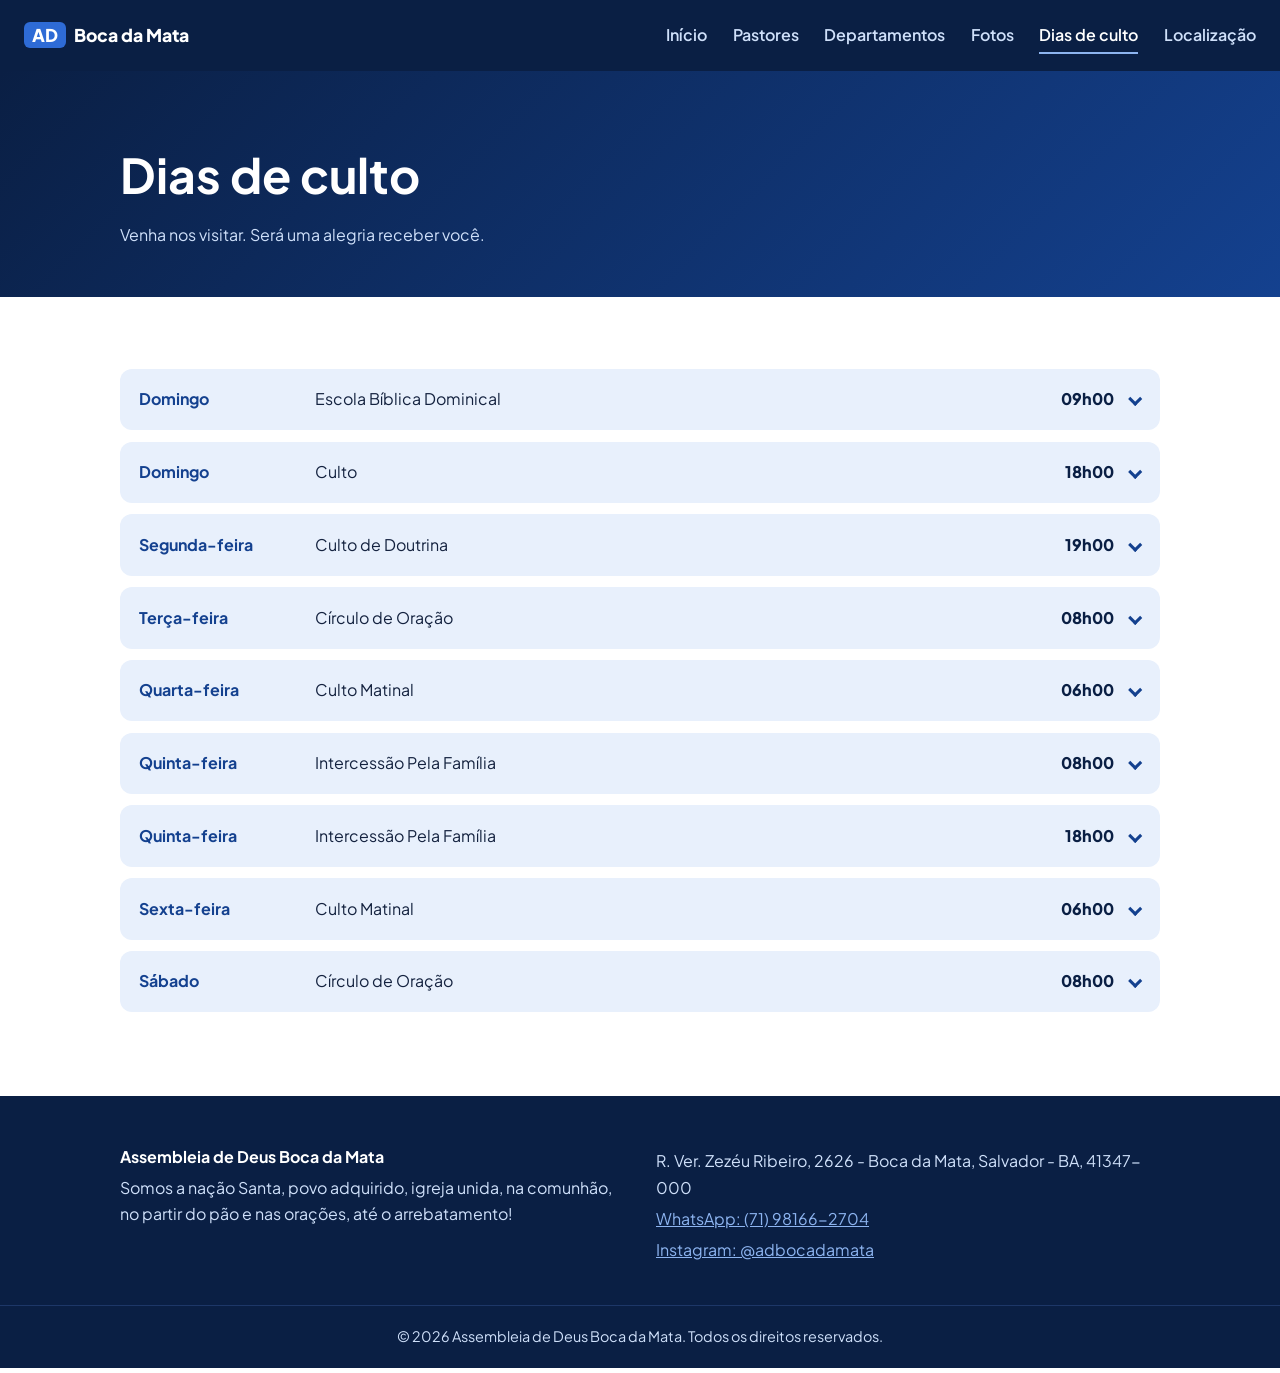
==== cultos.html @ b4c51447 "Atualizando o site da igreja" ====
<!DOCTYPE html>
<html lang="pt-BR">
<head>
  <meta charset="UTF-8">
  <meta name="viewport" content="width=device-width, initial-scale=1">
  <meta name="theme-color" content="#0A1F44">
  <title>Dias de culto | Assembleia de Deus Boca da Mata</title>
  <meta name="description" content="Site oficial da Assembleia de Deus Boca da Mata: dias de culto, localização, fotos e pastores.">
  <link rel="preconnect" href="https://fonts.googleapis.com">
  <link rel="preconnect" href="https://fonts.gstatic.com" crossorigin>
  <link href="https://fonts.googleapis.com/css2?family=Plus+Jakarta+Sans:wght@400;600;800&display=swap" rel="stylesheet">
  <link rel="stylesheet" href="style.css">
</head>
<body>
<a class="pular" href="#conteudo">Pular para o conteúdo</a>
<header class="topo" id="topo">
  <a class="marca" href="index.html"><span>AD</span> Boca da Mata</a>
  <button class="menu-btn" aria-label="Abrir menu" aria-expanded="false"><i></i><i></i><i></i></button>
  <nav class="menu" id="menu"><a href="index.html">Início</a><a href="pastores.html">Pastores</a><a href="departamentos.html">Departamentos</a><a href="fotos.html">Fotos</a><a href="cultos.html" class="ativo">Dias de culto</a><a href="localizacao.html">Localização</a></nav>
</header>
<main id="conteudo">
  <section class="cabeca"><div class="miolo"><h1 class="rev">Dias de culto</h1><p class="rev">Venha nos visitar. Será uma alegria receber você.</p></div></section><section class="miolo bloco"><ul class="agenda">

  <li class="rev culto">
    <button class="culto-btn" id="btn-c1" aria-expanded="false" aria-controls="c1"><b>Domingo</b><span>Escola Bíblica Dominical</span><em>09h00</em><i class="seta" aria-hidden="true"></i></button>
    <div class="culto-painel" id="c1" role="region" aria-labelledby="btn-c1"><div class="culto-conteudo"><p>A EBD é o momento em que a igreja para, abre a Bíblia e estuda a Palavra de Deus junto. Os membros são divididos em classes (crianças, jovens, adultos, casais, novos convertidos), cada uma com um professor, e o estudo costuma seguir uma revista de lições. O propósito é ensinar a Bíblia com profundidade, fortalecer a fé e a doutrina, e promover comunhão. Todos são bem-vindos, inclusive visitantes.</p></div></div>
  </li>

  <li class="rev culto">
    <button class="culto-btn" id="btn-c2" aria-expanded="false" aria-controls="c2"><b>Domingo</b><span>Culto</span><em>18h00</em><i class="seta" aria-hidden="true"></i></button>
    <div class="culto-painel" id="c2" role="region" aria-labelledby="btn-c2"><div class="culto-conteudo"><p>O culto de domingo à noite é o grande encontro da igreja para começar a semana na presença de Deus. Costuma ser um culto com louvores, orações, leitura bíblica, ofertório e uma mensagem da Palavra, geralmente pregada pelo pastor ou por um convidado. Muitas vezes há também momentos especiais, como cânticos do grupo de louvor, apresentação de testemunhos e apelo para quem deseja aceitar a Jesus ou receber oração. O propósito é adorar a Deus em comunhão, ouvir a Palavra e sair fortalecido para começar a nova semana. É um culto aberto a todos, inclusive visitantes e amigos que ainda não frequentam a igreja.</p></div></div>
  </li>

  <li class="rev culto">
    <button class="culto-btn" id="btn-c3" aria-expanded="false" aria-controls="c3"><b>Segunda-feira</b><span>Culto de Doutrina</span><em>19h00</em><i class="seta" aria-hidden="true"></i></button>
    <div class="culto-painel" id="c3" role="region" aria-labelledby="btn-c3"><div class="culto-conteudo"><p>O culto de doutrina é o momento da semana dedicado a ensinar com profundidade aquilo em que a igreja crê. Na Assembleia de Deus, ele costuma ter um clima mais voltado ao estudo: após o louvor e a oração, o pastor ou um ministro abre a Bíblia e explica temas como salvação, batismo, santificação, a pessoa de Cristo, o Espírito Santo, a vida cristã e os costumes da igreja. É um culto que ajuda a firmar os irmãos na fé, esclarecer dúvidas e proteger o povo de ensinos errados. Pode participar qualquer pessoa, e é especialmente bom para novos convertidos e para quem quer entender melhor a fé cristã.</p></div></div>
  </li>

  <li class="rev culto">
    <button class="culto-btn" id="btn-c4" aria-expanded="false" aria-controls="c4"><b>Terça-feira</b><span>Círculo de Oração</span><em>08h00</em><i class="seta" aria-hidden="true"></i></button>
    <div class="culto-painel" id="c4" role="region" aria-labelledby="btn-c4"><div class="culto-conteudo"><p>O círculo de oração é um encontro voltado para todos os membros da igreja. Nele, os irmãos se reúnem para orar juntos, cantar louvores, ler a Bíblia e compartilhar pedidos e testemunhos. Muitas vezes há uma palavra de exortação e um tempo de oração pelas famílias, pelos enfermos, pelos filhos, pelo pastor e pela igreja. É um momento de comunhão, cuidado e fortalecimento espiritual entre os irmãos. Em geral é voltado às senhoras, mas a igreja acolhe visitantes que queiram participar.</p></div></div>
  </li>

  <li class="rev culto">
    <button class="culto-btn" id="btn-c5" aria-expanded="false" aria-controls="c5"><b>Quarta-feira</b><span>Culto Matinal</span><em>06h00</em><i class="seta" aria-hidden="true"></i></button>
    <div class="culto-painel" id="c5" role="region" aria-labelledby="btn-c5"><div class="culto-conteudo"><p>O culto matinal é um momento de começar o dia na presença de Deus, no meio da semana. Costuma ser mais simples e acolhedor, com louvor, oração, leitura da Bíblia e uma mensagem curta da Palavra, conduzida pelo pastor, por um ministro ou por um obreiro. É um tempo de renovar as forças, entregar o dia ao Senhor e receber ânimo para os desafios da rotina. Por acontecer pela manhã, muitas vezes reúne quem tem disponibilidade nesse horário, como donas de casa, idosos, aposentados e quem trabalha em turnos diferentes, mas é aberto a todos.</p></div></div>
  </li>

  <li class="rev culto">
    <button class="culto-btn" id="btn-c6" aria-expanded="false" aria-controls="c6"><b>Quinta-feira</b><span>Intercessão Pela Família</span><em>08h00</em><i class="seta" aria-hidden="true"></i></button>
    <div class="culto-painel" id="c6" role="region" aria-labelledby="btn-c6"><div class="culto-conteudo"><p>A intercessão pela família é um tempo reservado para orar de forma intencional pelos lares, pelos casamentos, pelos filhos e por todos os parentes dos irmãos e da comunidade. Na Assembleia de Deus, esse culto costuma ter um clima de clamor e dedicação: após o louvor e uma breve leitura bíblica, a igreja se une em oração, apresentando a Deus pedidos por salvação de familiares, restauração de relacionamentos, proteção, saúde e sustento. Muitas vezes há também espaço para compartilhar pedidos e testemunhos de vidas que foram transformadas pela oração. Por acontecer pela manhã, é um momento de entregar a família nas mãos de Deus logo no início do dia. É aberto a todos que desejam orar por seus entes queridos.</p></div></div>
  </li>

  <li class="rev culto">
    <button class="culto-btn" id="btn-c7" aria-expanded="false" aria-controls="c7"><b>Quinta-feira</b><span>Intercessão Pela Família</span><em>18h00</em><i class="seta" aria-hidden="true"></i></button>
    <div class="culto-painel" id="c7" role="region" aria-labelledby="btn-c7"><div class="culto-conteudo"><p>A intercessão pela família à noite tem o mesmo propósito do culto da manhã: orar pelos lares, casamentos, filhos e parentes. A diferença é que, por acontecer após o horário de trabalho e dos estudos, ele reúne quem não consegue participar durante o dia, como pais, jovens e famílias inteiras. O clima costuma ser de clamor e união, com louvor, leitura bíblica, uma palavra do pastor ou de um obreiro e um tempo prolongado de oração, apresentando a Deus pedidos por salvação, restauração, proteção e sustento dos lares. É um momento de encerrar o dia entregando a família nas mãos do Senhor, aberto a todos que desejam orar por seus entes queridos.</p></div></div>
  </li>

  <li class="rev culto">
    <button class="culto-btn" id="btn-c8" aria-expanded="false" aria-controls="c8"><b>Sexta-feira</b><span>Culto Matinal</span><em>06h00</em><i class="seta" aria-hidden="true"></i></button>
    <div class="culto-painel" id="c8" role="region" aria-labelledby="btn-c8"><div class="culto-conteudo"><p>O culto matinal de sexta-feira é um momento de encerrar a semana de trabalho buscando a presença de Deus logo cedo. Com louvor, oração, leitura bíblica e uma mensagem da Palavra, ele ajuda a agradecer pelo que foi vivido nos últimos dias e a entregar o fim de semana nas mãos do Senhor. O clima costuma ser simples e acolhedor, conduzido pelo pastor, por um ministro ou por um obreiro. Por ser pela manhã, reúne principalmente quem tem disponibilidade nesse horário, mas é aberto a todos que desejam começar o dia com Deus.</p></div></div>
  </li>

  <li class="rev culto">
    <button class="culto-btn" id="btn-c9" aria-expanded="false" aria-controls="c9"><b>Sábado</b><span>Círculo de Oração</span><em>08h00</em><i class="seta" aria-hidden="true"></i></button>
    <div class="culto-painel" id="c9" role="region" aria-labelledby="btn-c9"><div class="culto-conteudo"><p>O círculo de oração de sábado é um encontro de oração e comunhão. Os irmãos se reúnem para cantar louvores, ler a Bíblia, compartilhar pedidos e testemunhos e orar juntas pelas famílias, pelos enfermos, pelos filhos, pelo pastor e pela igreja. Por acontecer no sábado, é um momento de fechar a semana apresentando a Deus tudo o que foi vivido e de se preparar espiritualmente para o domingo, dia de culto. É um tempo de cuidado, amizade e fortalecimento da fé entre os irmãos, e a igreja acolhe visitantes que queiram participar.</p></div></div>
  </li>

</ul></section>
</main>
<footer class="rodape">
  <div class="rodape-in">
    <div><strong>Assembleia de Deus Boca da Mata</strong><p>Somos a nação Santa, povo adquirido, igreja unida, na comunhão, no partir do pão e nas orações, até o arrebatamento!</p></div>
    <div><p>R. Ver. Zezéu Ribeiro, 2626 - Boca da Mata, Salvador - BA, 41347-000</p><p><a href="https://wa.me/5571981662704">WhatsApp: (71) 98166-2704</a></p><p><a href="https://www.instagram.com/adbocadamata" target="_blank" rel="noopener">Instagram: @adbocadamata</a></p></div>
  </div>
  <p class="copy">© <span id="ano"></span> Assembleia de Deus Boca da Mata. Todos os direitos reservados.</p>
</footer>
<script src="script.js"></script>
</body>
</html>
---- style.css ----
:root{
  --marinho:#0A1F44; --royal:#14418F; --azul:#2E6BD6; --claro:#8DB4F0; --gelo:#E8F0FC; --branco:#fff; --texto:#14223F;
  --fonte:'Plus Jakarta Sans',system-ui,sans-serif;
}
*{box-sizing:border-box}
html{scroll-behavior:smooth}
body{margin:0;font-family:var(--fonte);color:var(--texto);background:var(--branco);line-height:1.65}
img{max-width:100%;display:block}
a{color:var(--azul)}
:focus-visible{outline:3px solid var(--claro);outline-offset:3px}
.pular{position:absolute;left:-999px;background:#fff;padding:.5rem 1rem}
.pular:focus{left:0;z-index:99}
.miolo{max-width:68rem;margin:0 auto;padding-left:1.5rem;padding-right:1.5rem}

/* Topo */
.topo{position:sticky;top:0;z-index:20;display:flex;justify-content:space-between;align-items:center;padding:1.1rem 1.5rem;background:var(--marinho);transition:padding .3s,box-shadow .3s}
.topo.pequeno{padding:.55rem 1.5rem;box-shadow:0 4px 18px rgba(0,0,0,.3)}
.marca{color:#fff;text-decoration:none;font-weight:800;font-size:1.1rem}
.marca span{background:var(--azul);padding:.15rem .5rem;border-radius:6px;margin-right:.3rem}
.menu{display:flex;gap:1.6rem}
.menu a{color:#CFE0FA;text-decoration:none;font-weight:600;position:relative;padding:.3rem 0}
.menu a::after{content:"";position:absolute;left:0;bottom:0;height:2px;width:0;background:var(--claro);transition:width .3s}
.menu a:hover::after,.menu a.ativo::after{width:100%}
.menu a:hover,.menu a.ativo{color:#fff}
.menu-btn{display:none;background:none;border:0;cursor:pointer;padding:.4rem}
.menu-btn i{display:block;width:26px;height:3px;background:#fff;margin:5px 0;transition:transform .3s,opacity .3s}
.menu-btn[aria-expanded=true] i:nth-child(1){transform:translateY(8px) rotate(45deg)}
.menu-btn[aria-expanded=true] i:nth-child(2){opacity:0}
.menu-btn[aria-expanded=true] i:nth-child(3){transform:translateY(-8px) rotate(-45deg)}

/* Foto (com fundo azul caso a imagem não exista) */
.foto{margin:0;border-radius:18px;overflow:hidden;background:linear-gradient(135deg,var(--royal),var(--azul));min-height:14rem}
.foto img{width:100%;height:100%;object-fit:cover;transition:transform .6s}
a:hover>.foto img{transform:scale(1.06)}

/* Hero */
.hero{display:grid;grid-template-columns:1.1fr 1fr;gap:3rem;align-items:center;padding:4.5rem max(1.5rem,calc((100% - 68rem)/2));background:radial-gradient(circle at 80% 20%,var(--royal),var(--marinho) 70%);color:#fff}
.hero h1{font-size:clamp(2.1rem,5vw,3.6rem);line-height:1.1;margin:.5rem 0 1rem;font-weight:800}
.hero-txt>*{animation:entra .8s both}
.hero-txt>:nth-child(2){animation-delay:.12s}.hero-txt>:nth-child(3){animation-delay:.24s}.hero-txt>:nth-child(4){animation-delay:.36s}
.hero-foto{aspect-ratio:4/3;animation:entra .9s .2s both}
@keyframes entra{from{opacity:0;transform:translateY(24px)}to{opacity:1;transform:none}}
.peq{font-size:.9rem;font-weight:600;color:var(--claro);margin:0}
.peq.azul{color:var(--azul)}
.botoes{display:flex;gap:1rem;flex-wrap:wrap;margin-top:1.5rem}
.btn{display:inline-block;padding:.85rem 1.5rem;background:var(--azul);color:#fff;font-weight:700;text-decoration:none;border-radius:999px;border:2px solid var(--azul);transition:transform .2s,background .2s}
.btn:hover{background:var(--claro);border-color:var(--claro);color:var(--marinho);transform:translateY(-3px)}
.btn.vazado{background:transparent;border-color:var(--claro);color:#fff}
.btn.claro{background:#fff;border-color:#fff;color:var(--marinho)}

.faixa{background:var(--azul);color:#fff;text-align:center;padding:.9rem 1.5rem;font-weight:600}
.faixa p{margin:0}

/* Cartões */
.cartoes{display:grid;grid-template-columns:repeat(auto-fit,minmax(13rem,1fr));gap:1.2rem;margin-top:2.5rem;position:relative;padding-top:0}
.cartao{display:flex;flex-direction:column;gap:.3rem;padding:1.6rem;background:#fff;border-radius:16px;text-decoration:none;color:var(--texto);box-shadow:0 10px 30px rgba(10,31,68,.15);border-top:5px solid var(--azul);transition:transform .25s,background .25s,color .25s}
.cartao b{font-size:1.2rem;color:var(--marinho)}
.cartao span{font-size:.95rem}
.cartao:hover{transform:translateY(-6px);background:var(--marinho);color:#CFE0FA}
.cartao:hover b{color:#fff}

/* Blocos */
.bloco{padding-top:4.5rem;padding-bottom:4.5rem}
.duas{display:grid;grid-template-columns:1fr 1fr;gap:3rem;align-items:center}
h2{font-size:clamp(1.7rem,3.5vw,2.4rem);line-height:1.2;color:var(--marinho);margin:.3rem 0 1rem}
.tags{list-style:none;padding:0;display:flex;gap:.6rem;flex-wrap:wrap}
.tags li{background:var(--gelo);color:var(--royal);padding:.35rem 1rem;border-radius:999px;font-weight:600;font-size:.9rem}
.chamada{background:linear-gradient(135deg,var(--marinho),var(--royal));color:#fff;text-align:center;padding:4.5rem 0}
.chamada h2{color:#fff}

/* Páginas internas */
.cabeca{background:linear-gradient(135deg,var(--marinho),var(--royal));color:#fff;padding:4rem 0 3rem}
.cabeca h1{font-size:clamp(2rem,5vw,3rem);margin:0 0 .5rem}
.cabeca p{margin:0;color:#CFE0FA}
.trio{display:grid;grid-template-columns:repeat(auto-fit,minmax(15rem,1fr));gap:2rem}
.pastor{text-align:center}
.retrato{aspect-ratio:3/4;margin-bottom:1rem}
.pastor h3{margin:0;color:var(--marinho);font-size:1.3rem}
.pastor p{margin:.2rem 0 0;color:var(--azul);font-weight:600}
.galeria{display:grid;grid-template-columns:repeat(auto-fill,minmax(15rem,1fr));gap:1rem}
.galeria .foto{aspect-ratio:1;height:100%}
.agenda{list-style:none;padding:0;margin:0}
.agenda li{display:grid;grid-template-columns:10rem 1fr auto;gap:1rem;padding:1.1rem 1.2rem;border-radius:12px;margin-bottom:.7rem;background:var(--gelo);transition:transform .2s,background .2s}
.agenda li:hover{transform:translateX(6px);background:#D5E4FA}
.agenda b{color:var(--royal)}
.agenda em{font-style:normal;font-weight:800;color:var(--marinho)}
.mapa{min-height:20rem;border-radius:18px;background:var(--gelo);border:2px dashed var(--claro);display:flex;align-items:center;justify-content:center;text-align:center;padding:1rem;color:var(--royal);overflow:hidden}
.mapa iframe{width:100%;height:100%;min-height:20rem;border:0}

/* Lightbox */
.lightbox{position:fixed;inset:0;z-index:50;background:rgba(5,14,33,.92);display:flex;align-items:center;justify-content:center;padding:1.5rem}
.lightbox[hidden]{display:none}
.lightbox img{max-height:88vh;border-radius:12px;animation:entra .3s both}
.lightbox button{position:absolute;top:1rem;right:1.5rem;background:none;border:0;color:#fff;font-size:2.5rem;cursor:pointer}

/* Rodapé */
.rodape{background:var(--marinho);color:#CFE0FA;padding-top:3rem}
.rodape-in{max-width:68rem;margin:0 auto;padding:0 1.5rem 2rem;display:grid;grid-template-columns:1fr 1fr;gap:2rem}
.rodape strong{color:#fff}.rodape p{margin:.3rem 0}.rodape a{color:var(--claro)}
.copy{text-align:center;border-top:1px solid #1d3768;padding:1.2rem;margin:0;font-size:.9rem}

/* Animação ao rolar */
.rev{opacity:0;transform:translateY(28px);transition:opacity .7s,transform .7s}
.rev.visivel{opacity:1;transform:none}

@media (max-width:760px){
  .menu-btn{display:block}
  .menu{display:none;position:absolute;top:100%;left:0;right:0;flex-direction:column;gap:0;background:var(--marinho);padding:.5rem 1.5rem 1.2rem}
  .menu.aberto{display:flex;animation:entra .3s both}
  .menu a{padding:.8rem 0}
  .hero,.duas,.rodape-in{grid-template-columns:1fr}
  .agenda li{grid-template-columns:1fr auto}.agenda b{grid-column:1/-1}
}
@media (prefers-reduced-motion:reduce){
  *{animation:none!important;transition:none!important}.rev{opacity:1;transform:none}
}
/* Corrige o "Ver mais" cortado: todas as fotos viram quadrados iguais */
.galeria .item{aspect-ratio:1;position:relative;display:block;overflow:hidden;border-radius:18px}
.galeria .item .foto{position:absolute;inset:0;height:100%;min-height:0;aspect-ratio:auto;border-radius:0}
.galeria .item .foto img{width:100%;height:100%;object-fit:cover}
.galeria .legenda{z-index:2}

/* Departamentos */
.depto{margin-bottom:3.5rem}
.depto-topo{display:flex;align-items:center;gap:1rem;border-bottom:3px solid var(--gelo);padding-bottom:.8rem;margin-bottom:1.5rem}
.depto-topo h2{margin:0}
.logo{margin:0;width:56px;height:56px;min-height:0;flex:none;border-radius:50%;overflow:hidden;background:linear-gradient(135deg,var(--royal),var(--azul))}
.logo img{width:100%;height:100%;object-fit:cover}
.lideres{display:grid;grid-template-columns:repeat(auto-fill,minmax(13rem,1fr));gap:1.5rem}
.lider{background:var(--gelo);border-radius:16px;padding:1rem 1rem 1.3rem;text-align:center;transition:transform .25s,box-shadow .25s}
.lider:hover{transform:translateY(-5px);box-shadow:0 10px 24px rgba(10,31,68,.18)}
.lider .foto{aspect-ratio:1;min-height:0;border-radius:50%;width:9rem;margin:0 auto 1rem}
.lider h4{margin:0;color:var(--marinho);font-size:1.1rem}
.lider .cargo{margin:.15rem 0 .6rem;color:var(--royal);font-weight:600}
.lider .tel{display:inline-block;font-weight:700;text-decoration:none;color:#fff;background:var(--azul);padding:.35rem 1rem;border-radius:999px;font-size:.9rem}
.lider .tel:hover{background:var(--marinho)}
/* Cultos: a caixinha abre para baixo ao clicar */
.agenda li.culto{display:block;padding:0;overflow:hidden}
.culto-btn{width:100%;display:grid;grid-template-columns:10rem 1fr auto auto;gap:1rem;align-items:center;padding:1.1rem 1.2rem;border:0;background:transparent;font:inherit;color:inherit;text-align:left;cursor:pointer}
.culto-btn .seta{width:.65rem;height:.65rem;border-right:3px solid var(--royal);border-bottom:3px solid var(--royal);transform:rotate(45deg);transition:transform .45s}
.culto-btn[aria-expanded="true"] .seta{transform:rotate(-135deg)}
.culto-painel{display:grid;grid-template-rows:0fr;transition:grid-template-rows .45s ease}
.culto-painel.aberto{grid-template-rows:1fr}
.culto-conteudo{overflow:hidden;visibility:hidden;transition:visibility .45s}
.culto-painel.aberto .culto-conteudo{visibility:visible}
.culto-conteudo p{margin:0;padding:1rem 1.2rem 1.3rem;border-top:1px solid #c5d6f2}
@media (max-width:760px){
  .culto-btn{grid-template-columns:1fr auto auto}
  .culto-btn b{grid-column:1/-1}
}
/* Cultos: linha vira botão que se estende */
.agenda li.culto{display:block;padding:0;overflow:hidden}
.culto-btn{width:100%;display:grid;grid-template-columns:10rem 1fr auto auto;gap:1rem;align-items:center;padding:1.1rem 1.2rem;border:0;background:transparent;font:inherit;color:inherit;text-align:left;cursor:pointer}
.culto-btn .seta{width:.65rem;height:.65rem;border-right:3px solid var(--royal);border-bottom:3px solid var(--royal);transform:rotate(45deg);transition:transform .45s}
.culto-btn[aria-expanded="true"] .seta{transform:rotate(-135deg)}
.culto-painel{display:grid;grid-template-rows:0fr;transition:grid-template-rows .45s ease}
.culto-painel.aberto{grid-template-rows:1fr}
.culto-conteudo{overflow:hidden;visibility:hidden;transition:visibility .45s}
.culto-painel.aberto .culto-conteudo{visibility:visible}
.culto-conteudo p{margin:0;padding:.2rem 1.2rem 1.3rem;border-top:1px solid #c5d6f2;padding-top:1rem}
@media (max-width:760px){
  .culto-btn{grid-template-columns:1fr auto auto}
  .culto-btn b{grid-column:1/-1}
}/* Cultos: a caixinha abre para baixo ao clicar */
.agenda li.culto{display:block;padding:0;overflow:hidden}
.culto-btn{width:100%;display:grid;grid-template-columns:10rem 1fr auto auto;gap:1rem;align-items:center;padding:1.1rem 1.2rem;border:0;background:transparent;font:inherit;color:inherit;text-align:left;cursor:pointer}
.culto-btn .seta{width:.65rem;height:.65rem;border-right:3px solid var(--royal);border-bottom:3px solid var(--royal);transform:rotate(45deg);transition:transform .45s}
.culto-btn[aria-expanded="true"] .seta{transform:rotate(-135deg)}
.culto-painel{display:grid;grid-template-rows:0fr;transition:grid-template-rows .45s ease}
.culto-painel.aberto{grid-template-rows:1fr}
.culto-conteudo{overflow:hidden;visibility:hidden;transition:visibility .45s}
.culto-painel.aberto .culto-conteudo{visibility:visible}
.culto-conteudo p{margin:0;padding:1rem 1.2rem 1.3rem;border-top:1px solid #c5d6f2}
@media (max-width:760px){
  .culto-btn{grid-template-columns:1fr auto auto}
  .culto-btn b{grid-column:1/-1}
}
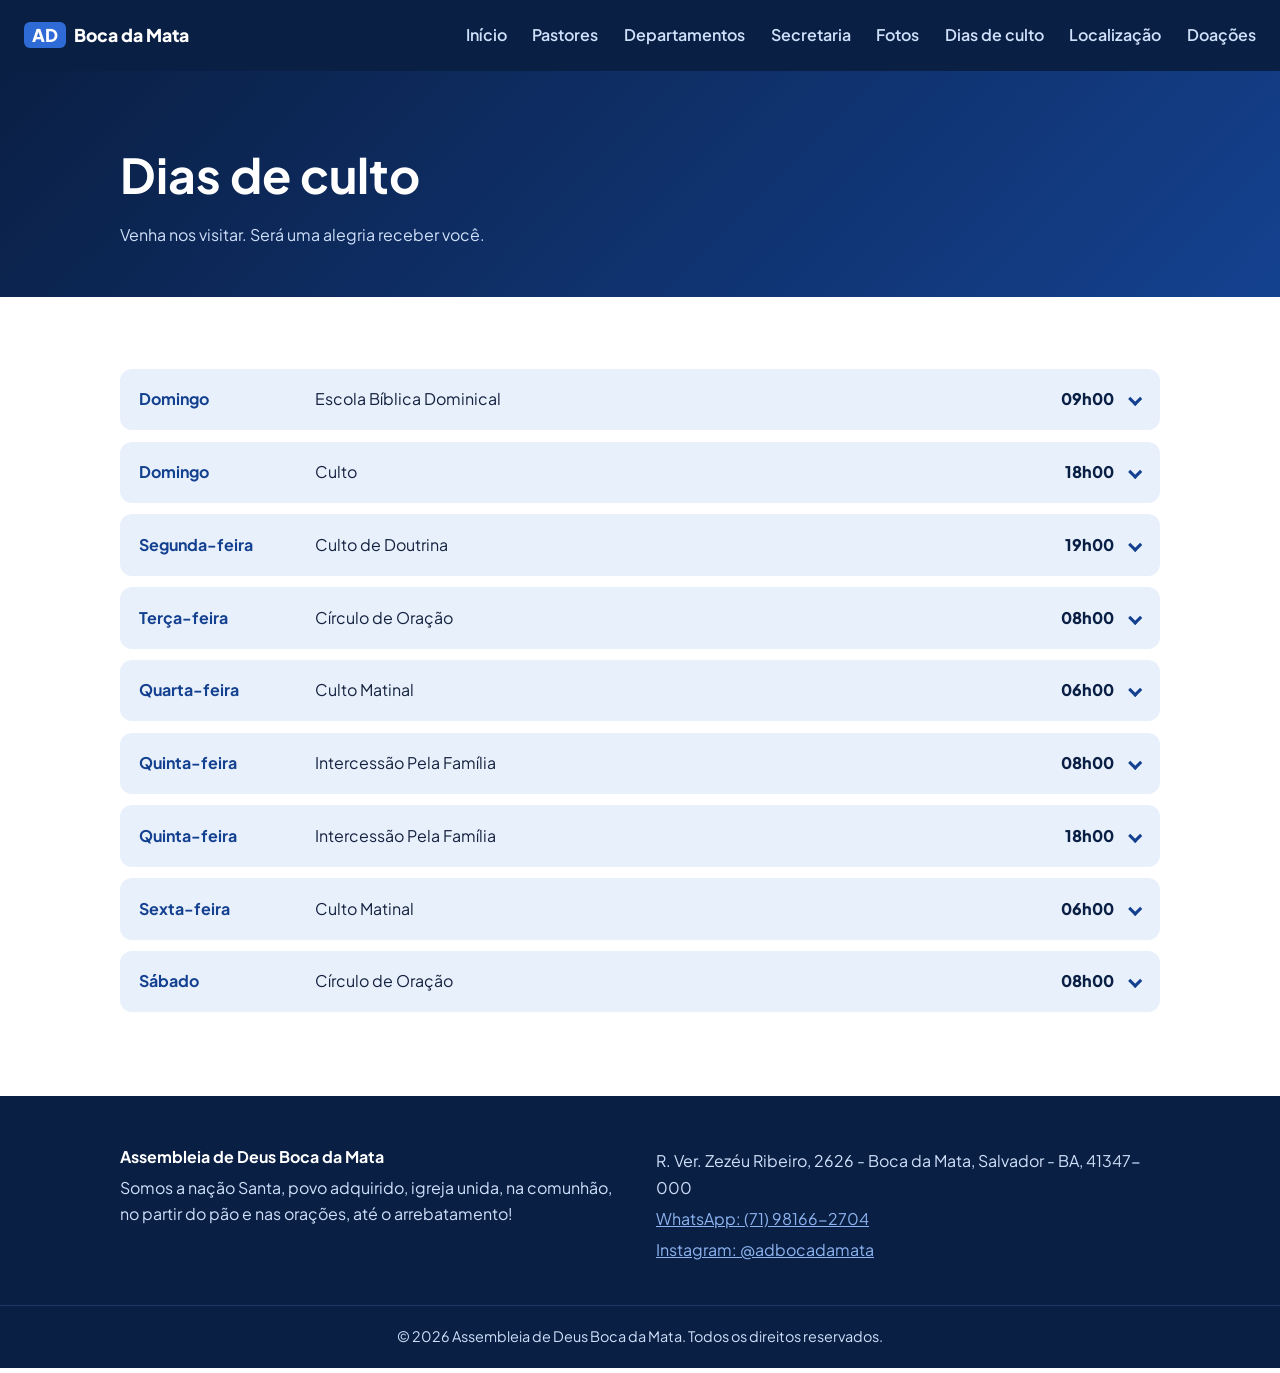
==== commit 3af4a52b: "Adicionando paginas de doacoes, secretaria e configuracao PWA" ====
--- a/cultos.html
+++ b/cultos.html
@@ -10,13 +10,24 @@
   <link rel="preconnect" href="https://fonts.gstatic.com" crossorigin>
   <link href="https://fonts.googleapis.com/css2?family=Plus+Jakarta+Sans:wght@400;600;800&display=swap" rel="stylesheet">
   <link rel="stylesheet" href="style.css">
+  <link rel="manifest" href="manifest.json">
+  <meta name="theme-color" content="#0A1F44">
 </head>
 <body>
 <a class="pular" href="#conteudo">Pular para o conteúdo</a>
 <header class="topo" id="topo">
   <a class="marca" href="index.html"><span>AD</span> Boca da Mata</a>
   <button class="menu-btn" aria-label="Abrir menu" aria-expanded="false"><i></i><i></i><i></i></button>
-  <nav class="menu" id="menu"><a href="index.html">Início</a><a href="pastores.html">Pastores</a><a href="departamentos.html">Departamentos</a><a href="fotos.html">Fotos</a><a href="cultos.html" class="ativo">Dias de culto</a><a href="localizacao.html">Localização</a></nav>
+  <nav class="menu" id="menu">
+    <a href="index.html">Início</a>
+    <a href="pastores.html">Pastores</a>
+    <a href="departamentos.html">Departamentos</a>
+    <a href="secretaria.html">Secretaria</a>
+    <a href="fotos.html">Fotos</a>
+    <a href="cultos.html">Dias de culto</a>
+    <a href="localizacao.html">Localização</a>
+    <a href="doacoes.html">Doações</a>
+  </nav>
 </header>
 <main id="conteudo">
   <section class="cabeca"><div class="miolo"><h1 class="rev">Dias de culto</h1><p class="rev">Venha nos visitar. Será uma alegria receber você.</p></div></section><section class="miolo bloco"><ul class="agenda">
@@ -76,5 +87,14 @@
   <p class="copy">© <span id="ano"></span> Assembleia de Deus Boca da Mata. Todos os direitos reservados.</p>
 </footer>
 <script src="script.js"></script>
+<script>
+  if ('serviceWorker' in navigator) {
+    window.addEventListener('load', () => {
+      navigator.serviceWorker.register('sw.js')
+              .then(reg => console.log('Service Worker registrado com sucesso!', reg))
+              .catch(err => console.log('Falha ao registrar o Service Worker:', err));
+    });
+  }
+</script>
 </body>
 </html>
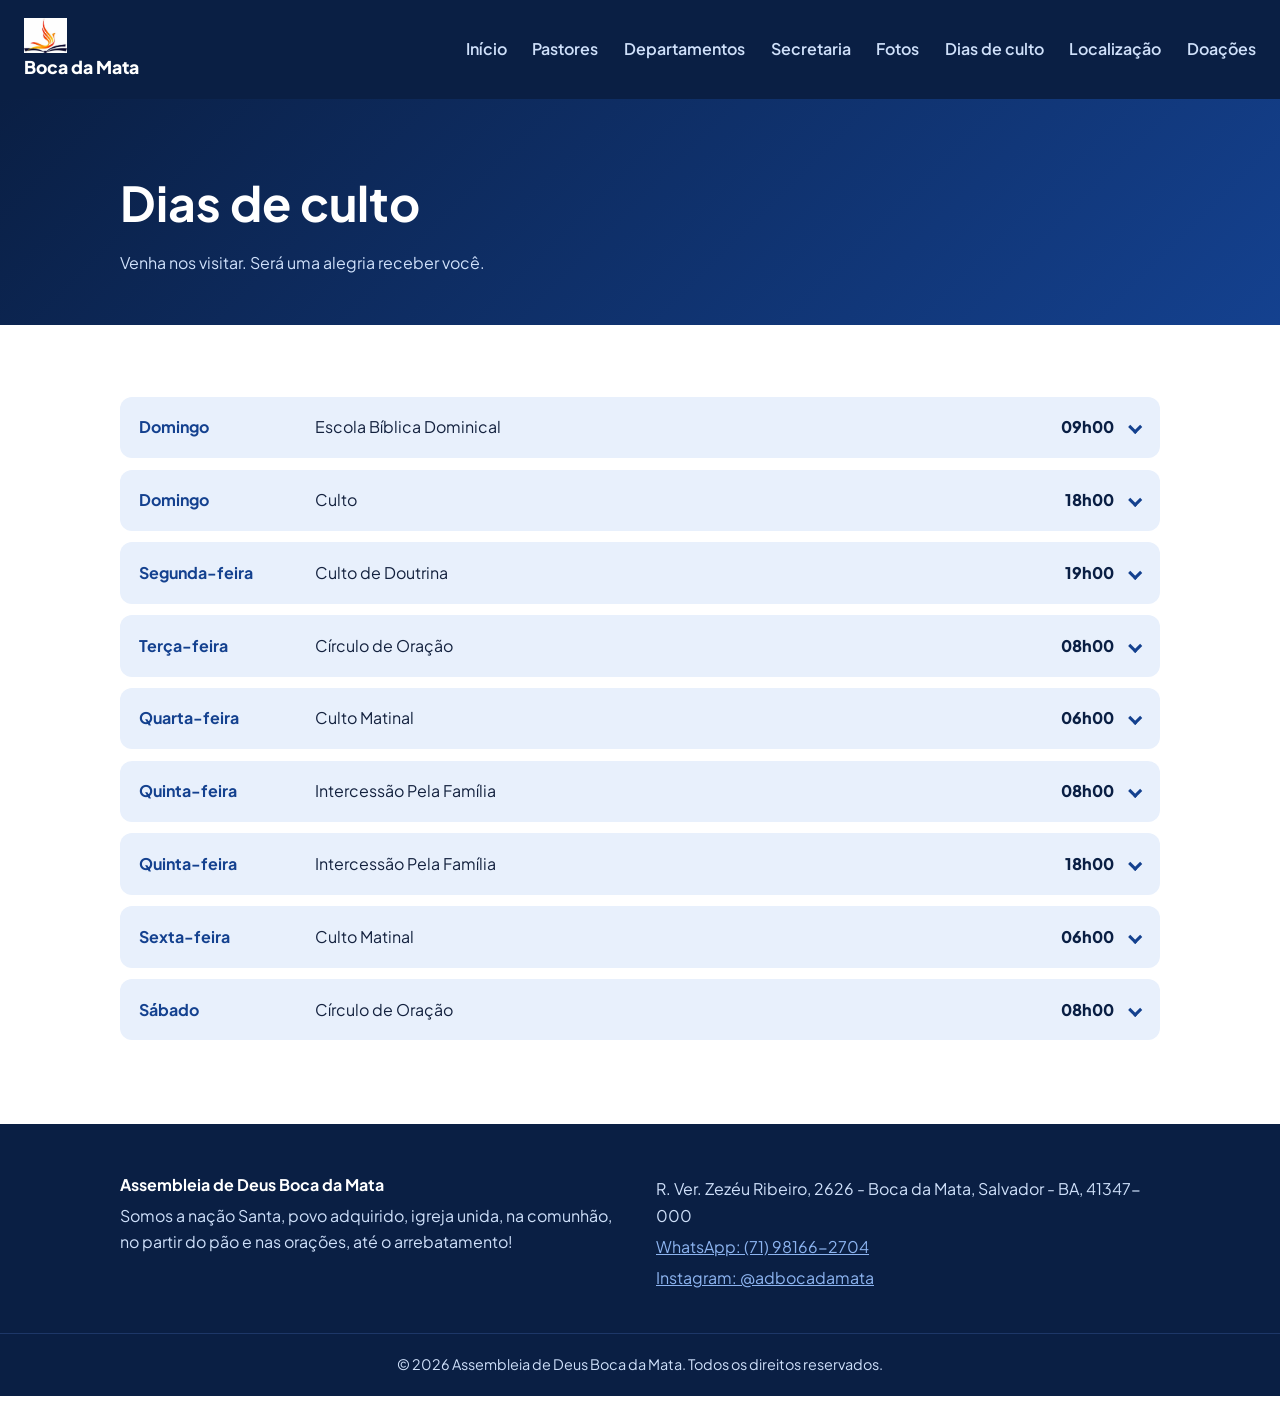
==== commit 70c08b9d: "Adicionando logo em imagem no topo do site" ====
--- a/cultos.html
+++ b/cultos.html
@@ -11,12 +11,16 @@
   <link href="https://fonts.googleapis.com/css2?family=Plus+Jakarta+Sans:wght@400;600;800&display=swap" rel="stylesheet">
   <link rel="stylesheet" href="style.css">
   <link rel="manifest" href="manifest.json">
+  <link rel="icon" type="image/png" href="img/icone-192.png">
   <meta name="theme-color" content="#0A1F44">
 </head>
 <body>
 <a class="pular" href="#conteudo">Pular para o conteúdo</a>
 <header class="topo" id="topo">
-  <a class="marca" href="index.html"><span>AD</span> Boca da Mata</a>
+  <a class="marca" href="index.html">
+    <img src="img/logo-igreja.png" alt="Logo AD Boca da Mata" style="height: 35px; width: auto; vertical-align: middle; margin-right: 5px;">
+    Boca da Mata
+  </a>
   <button class="menu-btn" aria-label="Abrir menu" aria-expanded="false"><i></i><i></i><i></i></button>
   <nav class="menu" id="menu">
     <a href="index.html">Início</a>
--- a/style.css
+++ b/style.css
@@ -174,4 +174,9 @@
 @media (max-width:760px){
   .culto-btn{grid-template-columns:1fr auto auto}
   .culto-btn b{grid-column:1/-1}
+}
+.marca img {
+  max-height: 38px;
+  object-fit: contain;
+  vertical-align: middle;
 }
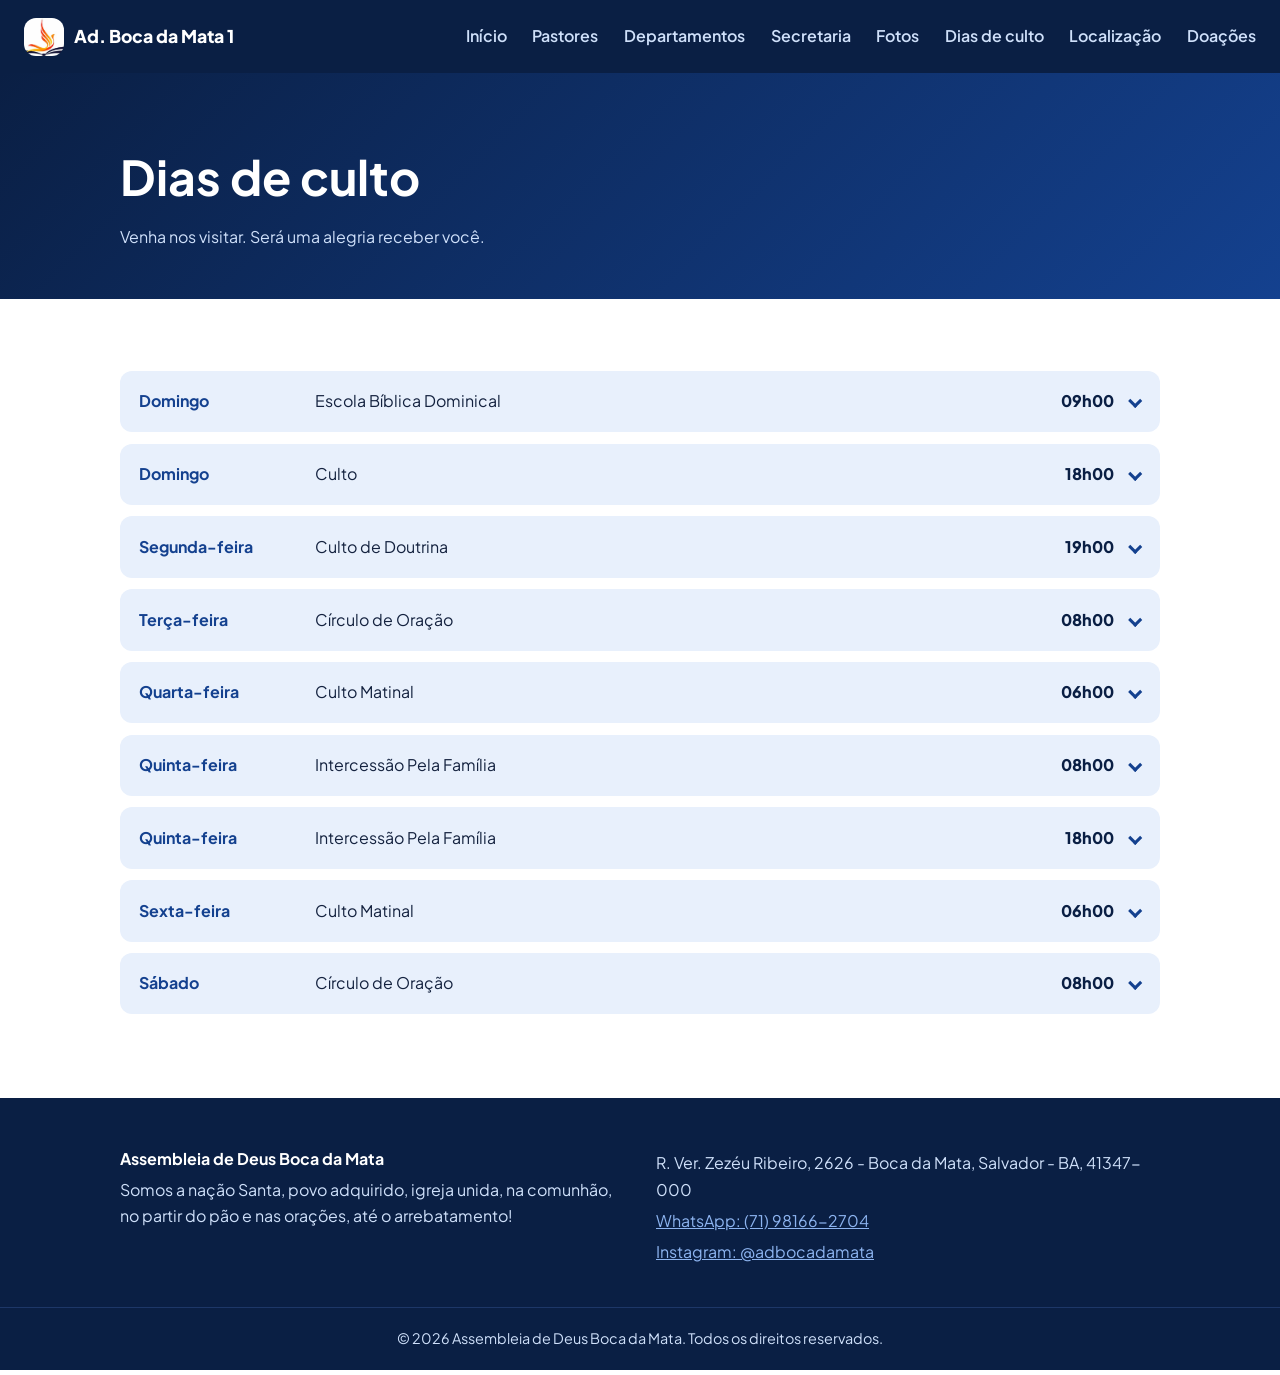
==== commit 5367dd7c: "Ajustando logo arredondada e nome Ad. Boca da Mata 1 ao lado" ====
--- a/cultos.html
+++ b/cultos.html
@@ -17,10 +17,10 @@
 <body>
 <a class="pular" href="#conteudo">Pular para o conteúdo</a>
 <header class="topo" id="topo">
-  <a class="marca" href="index.html">
-    <img src="img/logo-igreja.png" alt="Logo AD Boca da Mata" style="height: 35px; width: auto; vertical-align: middle; margin-right: 5px;">
-    Boca da Mata
-  </a>
+    <a class="marca" href="index.html">
+        <img src="img/logo-igreja.png" alt="Logo AD Boca da Mata">
+        Ad. Boca da Mata 1
+    </a>
   <button class="menu-btn" aria-label="Abrir menu" aria-expanded="false"><i></i><i></i><i></i></button>
   <nav class="menu" id="menu">
     <a href="index.html">Início</a>
--- a/style.css
+++ b/style.css
@@ -179,4 +179,22 @@
   max-height: 38px;
   object-fit: contain;
   vertical-align: middle;
+}
+/* Marca (Logo + Nome no Topo) */
+.marca {
+    color: #fff;
+    text-decoration: none;
+    font-weight: 800;
+    font-size: 1.1rem;
+    display: flex;
+    align-items: center;
+    gap: 0.6rem;
+}
+
+.marca img {
+    height: 40px;
+    width: 40px;
+    object-fit: cover;
+    border-radius: 12px; /* Deixa os cantos arredondados */
+    vertical-align: middle;
 }
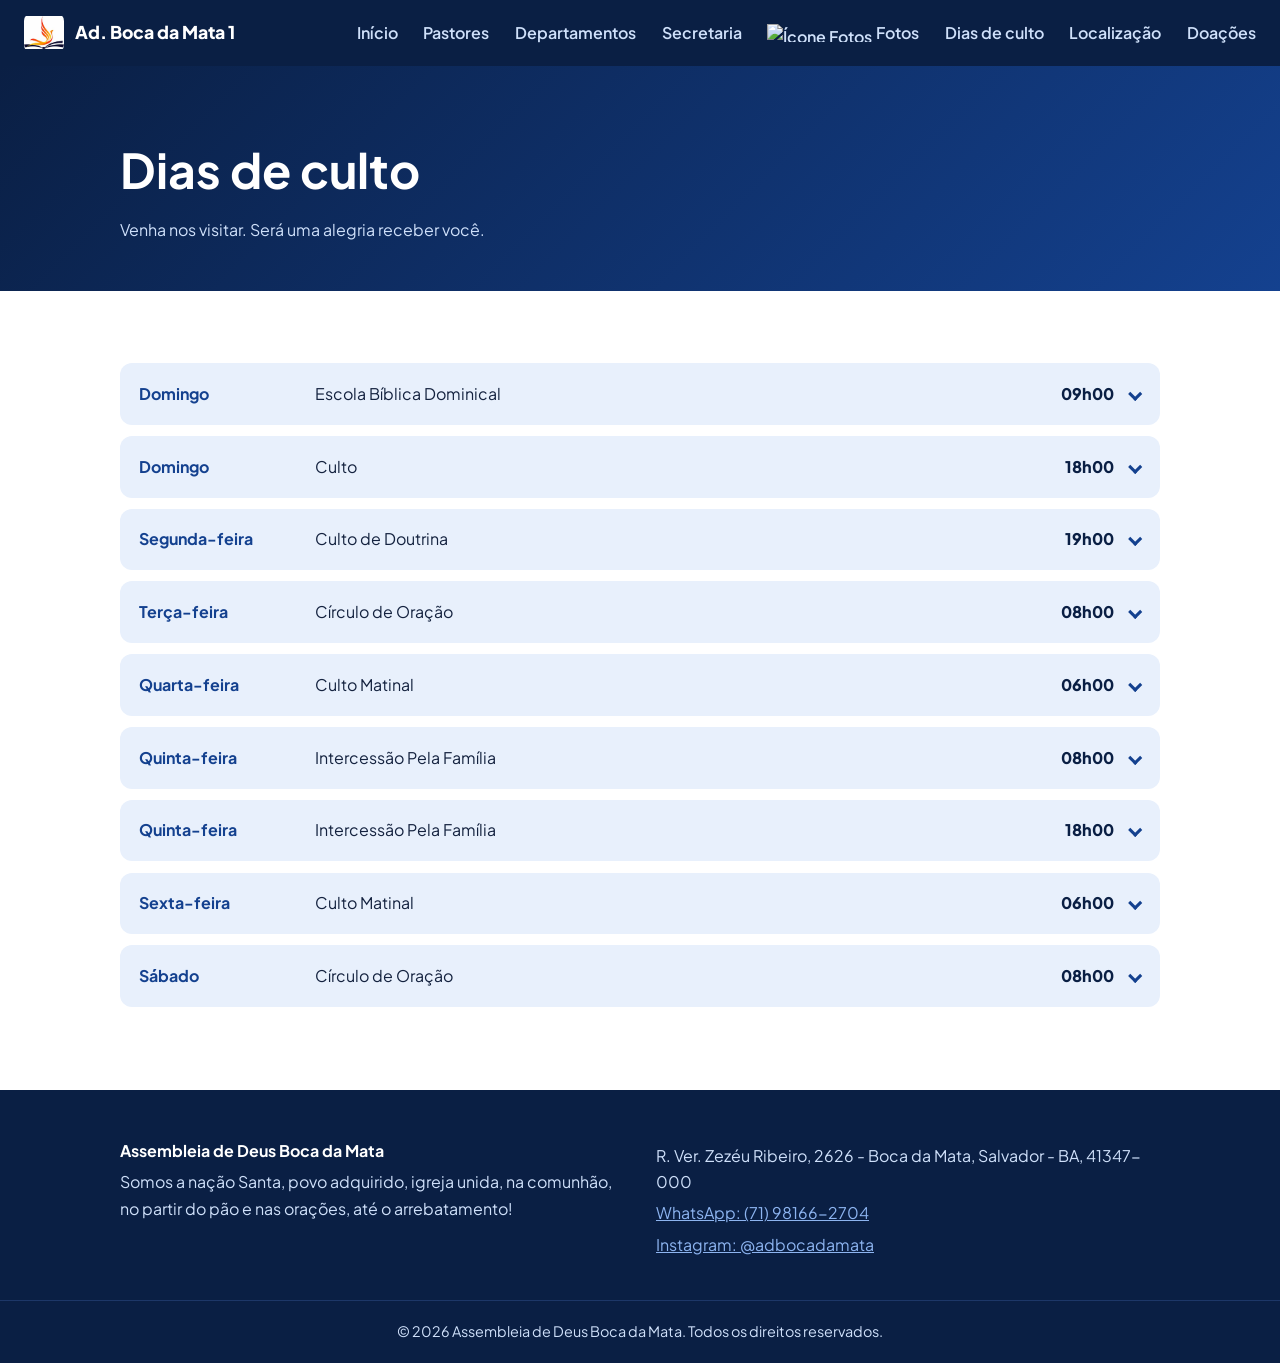
==== commit 7ded6886: "Adicionando icone e link de fotos no menu de navegação" ====
--- a/cultos.html
+++ b/cultos.html
@@ -27,7 +27,10 @@
     <a href="pastores.html">Pastores</a>
     <a href="departamentos.html">Departamentos</a>
     <a href="secretaria.html">Secretaria</a>
-    <a href="fotos.html">Fotos</a>
+    <a href="fotos.html" style="display: inline-flex; align-items: center; gap: 4px;">
+      <img src="img/icone-fotos.png" alt="Ícone Fotos" style="height: 18px; width: auto; vertical-align: middle;">
+      Fotos
+    </a>
     <a href="cultos.html">Dias de culto</a>
     <a href="localizacao.html">Localização</a>
     <a href="doacoes.html">Doações</a>
--- a/style.css
+++ b/style.css
@@ -1,6 +1,6 @@
 :root{
-  --marinho:#0A1F44; --royal:#14418F; --azul:#2E6BD6; --claro:#8DB4F0; --gelo:#E8F0FC; --branco:#fff; --texto:#14223F;
-  --fonte:'Plus Jakarta Sans',system-ui,sans-serif;
+    --marinho:#0A1F44; --royal:#14418F; --azul:#2E6BD6; --claro:#8DB4F0; --gelo:#E8F0FC; --branco:#fff; --texto:#14223F;
+    --fonte:'Plus Jakarta Sans',system-ui,sans-serif;
 }
 *{box-sizing:border-box}
 html{scroll-behavior:smooth}
@@ -13,10 +13,8 @@
 .miolo{max-width:68rem;margin:0 auto;padding-left:1.5rem;padding-right:1.5rem}
 
 /* Topo */
-.topo{position:sticky;top:0;z-index:20;display:flex;justify-content:space-between;align-items:center;padding:1.1rem 1.5rem;background:var(--marinho);transition:padding .3s,box-shadow .3s}
-.topo.pequeno{padding:.55rem 1.5rem;box-shadow:0 4px 18px rgba(0,0,0,.3)}
-.marca{color:#fff;text-decoration:none;font-weight:800;font-size:1.1rem}
-.marca span{background:var(--azul);padding:.15rem .5rem;border-radius:6px;margin-right:.3rem}
+.topo{position:sticky;top:0;z-index:20;display:flex;justify-content:space-between;align-items:center;padding:.8rem 1.5rem;background:var(--marinho);transition:padding .3s,box-shadow .3s}
+.topo.pequeno{padding:.5rem 1.5rem;box-shadow:0 4px 18px rgba(0,0,0,.3)}
 .menu{display:flex;gap:1.6rem}
 .menu a{color:#CFE0FA;text-decoration:none;font-weight:600;position:relative;padding:.3rem 0}
 .menu a::after{content:"";position:absolute;left:0;bottom:0;height:2px;width:0;background:var(--claro);transition:width .3s}
@@ -27,6 +25,11 @@
 .menu-btn[aria-expanded=true] i:nth-child(1){transform:translateY(8px) rotate(45deg)}
 .menu-btn[aria-expanded=true] i:nth-child(2){opacity:0}
 .menu-btn[aria-expanded=true] i:nth-child(3){transform:translateY(-8px) rotate(-45deg)}
+
+/* Marca (logo + nome no topo) */
+.marca{color:#fff;text-decoration:none;font-weight:800;font-size:1.1rem;display:flex;align-items:center;gap:.7rem;line-height:1}
+.marca img{height:40px;width:40px;max-width:none;flex:none;object-fit:contain;border-radius:8px}
+.topo.pequeno .marca img{height:34px;width:34px}
 
 /* Foto (com fundo azul caso a imagem não exista) */
 .foto{margin:0;border-radius:18px;overflow:hidden;background:linear-gradient(135deg,var(--royal),var(--azul));min-height:14rem}
@@ -103,18 +106,7 @@
 .rev{opacity:0;transform:translateY(28px);transition:opacity .7s,transform .7s}
 .rev.visivel{opacity:1;transform:none}
 
-@media (max-width:760px){
-  .menu-btn{display:block}
-  .menu{display:none;position:absolute;top:100%;left:0;right:0;flex-direction:column;gap:0;background:var(--marinho);padding:.5rem 1.5rem 1.2rem}
-  .menu.aberto{display:flex;animation:entra .3s both}
-  .menu a{padding:.8rem 0}
-  .hero,.duas,.rodape-in{grid-template-columns:1fr}
-  .agenda li{grid-template-columns:1fr auto}.agenda b{grid-column:1/-1}
-}
-@media (prefers-reduced-motion:reduce){
-  *{animation:none!important;transition:none!important}.rev{opacity:1;transform:none}
-}
-/* Corrige o "Ver mais" cortado: todas as fotos viram quadrados iguais */
+/* Galeria: todas as fotos viram quadrados iguais */
 .galeria .item{aspect-ratio:1;position:relative;display:block;overflow:hidden;border-radius:18px}
 .galeria .item .foto{position:absolute;inset:0;height:100%;min-height:0;aspect-ratio:auto;border-radius:0}
 .galeria .item .foto img{width:100%;height:100%;object-fit:cover}
@@ -134,6 +126,7 @@
 .lider .cargo{margin:.15rem 0 .6rem;color:var(--royal);font-weight:600}
 .lider .tel{display:inline-block;font-weight:700;text-decoration:none;color:#fff;background:var(--azul);padding:.35rem 1rem;border-radius:999px;font-size:.9rem}
 .lider .tel:hover{background:var(--marinho)}
+
 /* Cultos: a caixinha abre para baixo ao clicar */
 .agenda li.culto{display:block;padding:0;overflow:hidden}
 .culto-btn{width:100%;display:grid;grid-template-columns:10rem 1fr auto auto;gap:1rem;align-items:center;padding:1.1rem 1.2rem;border:0;background:transparent;font:inherit;color:inherit;text-align:left;cursor:pointer}
@@ -144,57 +137,24 @@
 .culto-conteudo{overflow:hidden;visibility:hidden;transition:visibility .45s}
 .culto-painel.aberto .culto-conteudo{visibility:visible}
 .culto-conteudo p{margin:0;padding:1rem 1.2rem 1.3rem;border-top:1px solid #c5d6f2}
+
+/* Localização */
+.loc{display:grid;grid-template-columns:1fr 1.4fr;gap:2.5rem;align-items:start}
+.loc-info{background:var(--gelo);border-radius:18px;padding:2rem}
+.loc-info h2{margin-top:0;font-size:1.6rem}
+.loc-info p{margin:.4rem 0 1rem}
+
 @media (max-width:760px){
-  .culto-btn{grid-template-columns:1fr auto auto}
-  .culto-btn b{grid-column:1/-1}
+    .menu-btn{display:block}
+    .menu{display:none;position:absolute;top:100%;left:0;right:0;flex-direction:column;gap:0;background:var(--marinho);padding:.5rem 1.5rem 1.2rem}
+    .menu.aberto{display:flex;animation:entra .3s both}
+    .menu a{padding:.8rem 0}
+    .marca{font-size:1rem}
+    .hero,.duas,.rodape-in,.loc{grid-template-columns:1fr}
+    .agenda li{grid-template-columns:1fr auto}.agenda b{grid-column:1/-1}
+    .culto-btn{grid-template-columns:1fr auto auto}
+    .culto-btn b{grid-column:1/-1}
 }
-/* Cultos: linha vira botão que se estende */
-.agenda li.culto{display:block;padding:0;overflow:hidden}
-.culto-btn{width:100%;display:grid;grid-template-columns:10rem 1fr auto auto;gap:1rem;align-items:center;padding:1.1rem 1.2rem;border:0;background:transparent;font:inherit;color:inherit;text-align:left;cursor:pointer}
-.culto-btn .seta{width:.65rem;height:.65rem;border-right:3px solid var(--royal);border-bottom:3px solid var(--royal);transform:rotate(45deg);transition:transform .45s}
-.culto-btn[aria-expanded="true"] .seta{transform:rotate(-135deg)}
-.culto-painel{display:grid;grid-template-rows:0fr;transition:grid-template-rows .45s ease}
-.culto-painel.aberto{grid-template-rows:1fr}
-.culto-conteudo{overflow:hidden;visibility:hidden;transition:visibility .45s}
-.culto-painel.aberto .culto-conteudo{visibility:visible}
-.culto-conteudo p{margin:0;padding:.2rem 1.2rem 1.3rem;border-top:1px solid #c5d6f2;padding-top:1rem}
-@media (max-width:760px){
-  .culto-btn{grid-template-columns:1fr auto auto}
-  .culto-btn b{grid-column:1/-1}
-}/* Cultos: a caixinha abre para baixo ao clicar */
-.agenda li.culto{display:block;padding:0;overflow:hidden}
-.culto-btn{width:100%;display:grid;grid-template-columns:10rem 1fr auto auto;gap:1rem;align-items:center;padding:1.1rem 1.2rem;border:0;background:transparent;font:inherit;color:inherit;text-align:left;cursor:pointer}
-.culto-btn .seta{width:.65rem;height:.65rem;border-right:3px solid var(--royal);border-bottom:3px solid var(--royal);transform:rotate(45deg);transition:transform .45s}
-.culto-btn[aria-expanded="true"] .seta{transform:rotate(-135deg)}
-.culto-painel{display:grid;grid-template-rows:0fr;transition:grid-template-rows .45s ease}
-.culto-painel.aberto{grid-template-rows:1fr}
-.culto-conteudo{overflow:hidden;visibility:hidden;transition:visibility .45s}
-.culto-painel.aberto .culto-conteudo{visibility:visible}
-.culto-conteudo p{margin:0;padding:1rem 1.2rem 1.3rem;border-top:1px solid #c5d6f2}
-@media (max-width:760px){
-  .culto-btn{grid-template-columns:1fr auto auto}
-  .culto-btn b{grid-column:1/-1}
-}
-.marca img {
-  max-height: 38px;
-  object-fit: contain;
-  vertical-align: middle;
-}
-/* Marca (Logo + Nome no Topo) */
-.marca {
-    color: #fff;
-    text-decoration: none;
-    font-weight: 800;
-    font-size: 1.1rem;
-    display: flex;
-    align-items: center;
-    gap: 0.6rem;
-}
-
-.marca img {
-    height: 40px;
-    width: 40px;
-    object-fit: cover;
-    border-radius: 12px; /* Deixa os cantos arredondados */
-    vertical-align: middle;
+@media (prefers-reduced-motion:reduce){
+    *{animation:none!important;transition:none!important}.rev{opacity:1;transform:none}
 }
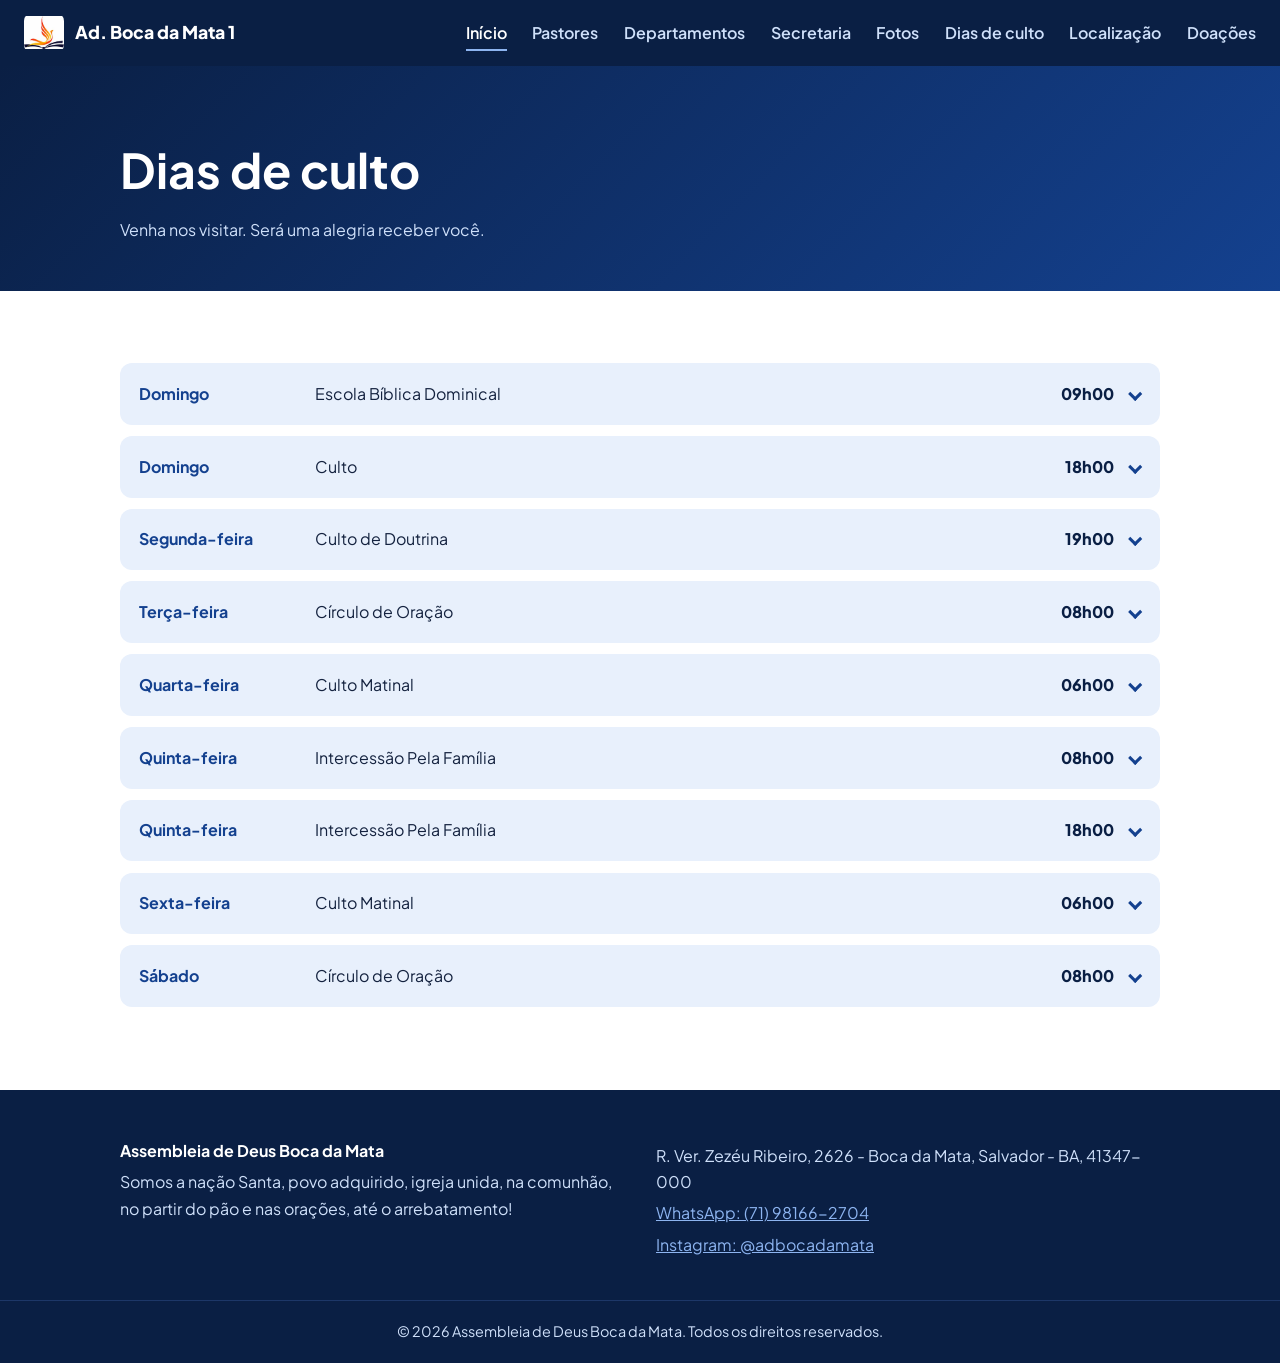
==== commit e0bac2fd: "Adicionando e ativando a foto 8 png no projeto" ====
--- a/cultos.html
+++ b/cultos.html
@@ -23,14 +23,11 @@
     </a>
   <button class="menu-btn" aria-label="Abrir menu" aria-expanded="false"><i></i><i></i><i></i></button>
   <nav class="menu" id="menu">
-    <a href="index.html">Início</a>
+    <a href="index.html" class="ativo" aria-current="page">Início</a>
     <a href="pastores.html">Pastores</a>
     <a href="departamentos.html">Departamentos</a>
     <a href="secretaria.html">Secretaria</a>
-    <a href="fotos.html" style="display: inline-flex; align-items: center; gap: 4px;">
-      <img src="img/icone-fotos.png" alt="Ícone Fotos" style="height: 18px; width: auto; vertical-align: middle;">
-      Fotos
-    </a>
+    <a href="fotos.html">Fotos</a>
     <a href="cultos.html">Dias de culto</a>
     <a href="localizacao.html">Localização</a>
     <a href="doacoes.html">Doações</a>
